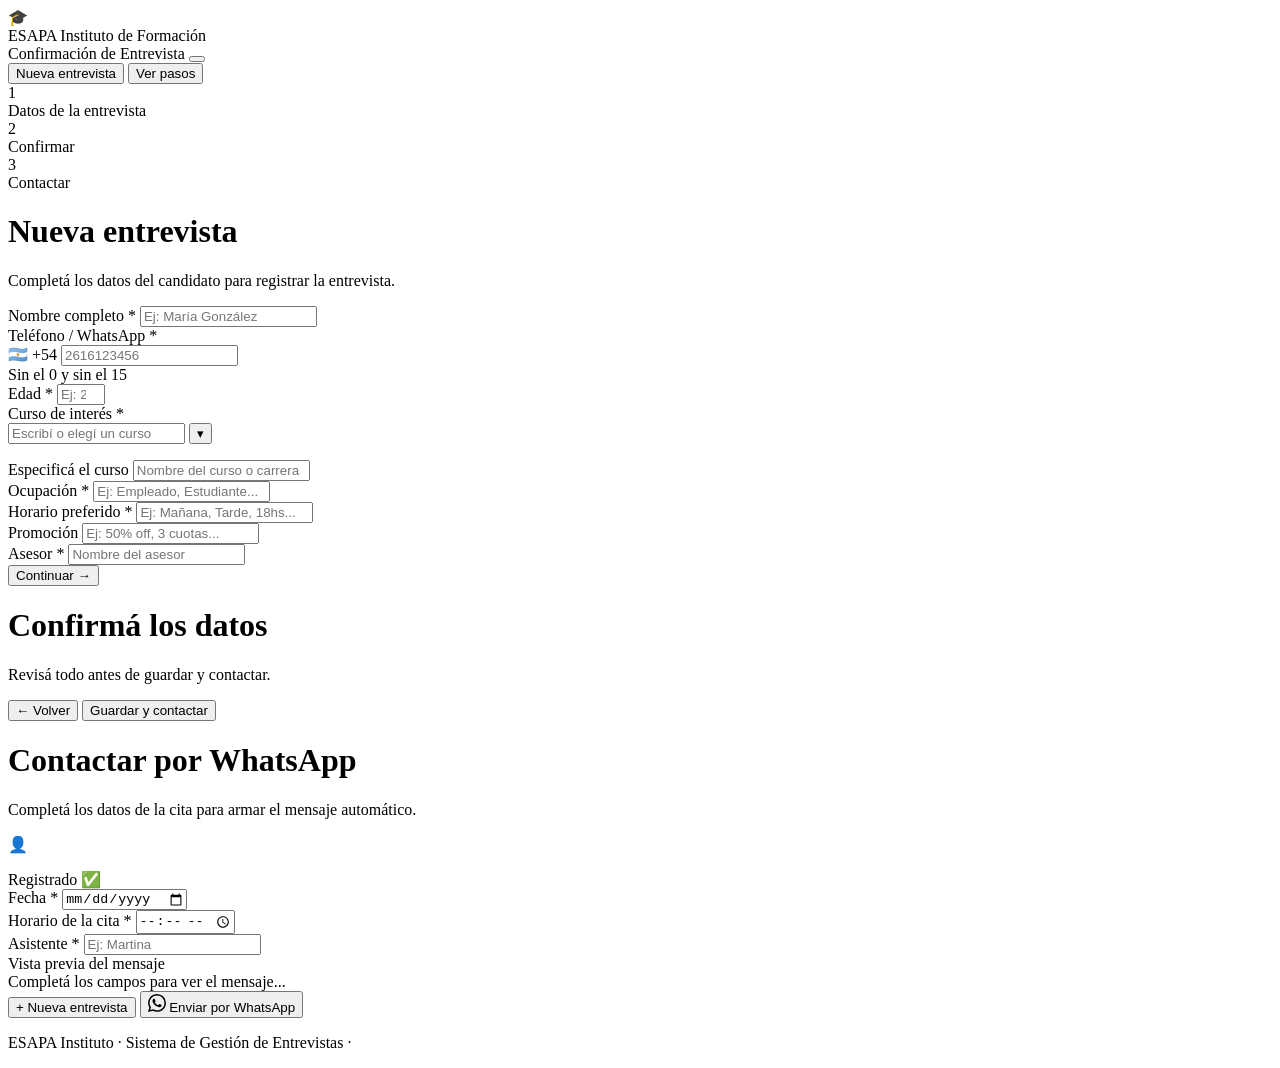
==== esapa-v2/index.html @ 274d0843 "Primera subida oficial del CRM" ====
<!DOCTYPE html>
<html lang="es">
<head>
  <meta charset="UTF-8" />
  <meta name="viewport" content="width=device-width, initial-scale=1.0" />
  <title>ESAPA — Confirmación de Entrevista</title>
  <link rel="preconnect" href="https://fonts.googleapis.com" />
  <link rel="preconnect" href="https://fonts.gstatic.com" crossorigin />
  <link href="https://fonts.googleapis.com/css2?family=Inter:wght@300;400;500;600;700&display=swap" rel="stylesheet" />
  <link rel="stylesheet" href="css/style.css" />
</head>
<body>

  <!-- HEADER -->
  <header class="header">
    <div class="header-inner">
      <div class="logo">
        <span class="logo-icon">🎓</span>
        <div>
          <span class="logo-name">ESAPA</span>
          <span class="logo-sub">Instituto de Formación</span>
        </div>
      </div>
      <div class="header-actions">
        <span class="header-badge">Confirmación de Entrevista</span>
        <button class="menu-toggle" id="menu-toggle" type="button" aria-expanded="false" aria-controls="menu-dropdown" aria-label="Abrir menú">
          <span></span>
          <span></span>
          <span></span>
        </button>
        <div class="menu-dropdown hidden" id="menu-dropdown" role="menu" aria-label="Menú principal">
          <button class="menu-item" type="button" data-action="new">Nueva entrevista</button>
          <button class="menu-item" type="button" data-action="steps">Ver pasos</button>
        </div>
      </div>
    </div>
  </header>

  <!-- MAIN -->
  <main class="main">

    <!-- PASOS -->
    <div class="steps-bar">
      <div class="step active" id="step-dot-1">
        <div class="step-circle">1</div>
        <span>Datos de la entrevista</span>
      </div>
      <div class="step-line" id="line-1"></div>
      <div class="step" id="step-dot-2">
        <div class="step-circle">2</div>
        <span>Confirmar</span>
      </div>
      <div class="step-line" id="line-2"></div>
      <div class="step" id="step-dot-3">
        <div class="step-circle">3</div>
        <span>Contactar</span>
      </div>
    </div>

    <!-- CARD FORMULARIO -->
    <div class="card" id="card-form">
      <div class="card-header">
        <h1 class="card-title">Nueva entrevista</h1>
        <p class="card-subtitle">Completá los datos del candidato para registrar la entrevista.</p>
      </div>

      <div class="card-body">

        <!-- Nombre -->
        <div class="field-group">
          <label class="label" for="nombre">Nombre completo <span class="required">*</span></label>
          <input class="input" type="text" id="nombre" placeholder="Ej: María González" autocomplete="name" />
          <span class="field-error" id="err-nombre"></span>
        </div>

        <!-- Teléfono + Edad -->
        <div class="field-row">
          <div class="field-group">
            <label class="label" for="telefono">Teléfono / WhatsApp <span class="required">*</span></label>
            <div class="input-prefix-wrap" id="tel-wrap">
              <span class="input-prefix">🇦🇷 +54</span>
              <input class="input input-prefixed" type="tel" id="telefono" placeholder="2616123456" maxlength="15" />
            </div>
            <span class="field-hint">Sin el 0 y sin el 15</span>
            <span class="field-error" id="err-telefono"></span>
          </div>

          <div class="field-group">
            <label class="label" for="edad">Edad <span class="required">*</span></label>
            <input class="input" type="number" id="edad" placeholder="Ej: 24" min="14" max="99" />
            <span class="field-error" id="err-edad"></span>
          </div>
        </div>

        <!-- Curso -->
        <div class="field-group">
          <label class="label" for="curso">Curso de interés <span class="required">*</span></label>
          <div class="custom-select">
            <input class="input" type="text" id="curso" placeholder="Escribí o elegí un curso" autocomplete="off" aria-autocomplete="list" aria-expanded="false" />
            <button class="custom-select-toggle" type="button" id="curso-toggle" aria-label="Abrir lista de cursos">▾</button>
            <ul class="custom-select-options hidden" id="curso-options"></ul>
          </div>
          <span class="field-error" id="err-curso"></span>
        </div>

        <div class="field-group hidden" id="grupo-otro">
          <label class="label" for="otro-curso">Especificá el curso</label>
          <input class="input" type="text" id="otro-curso" placeholder="Nombre del curso o carrera" />
        </div>

        <!-- Ocupación + Horario -->
        <div class="field-row">
          <div class="field-group">
            <label class="label" for="ocupacion">Ocupación <span class="required">*</span></label>
            <input class="input" type="text" id="ocupacion" placeholder="Ej: Empleado, Estudiante..." />
            <span class="field-error" id="err-ocupacion"></span>
          </div>

          <div class="field-group">
            <label class="label" for="horario">Horario preferido <span class="required">*</span></label>
            <input class="input" type="text" id="horario" placeholder="Ej: Mañana, Tarde, 18hs..." />
            <span class="field-error" id="err-horario"></span>
          </div>
        </div>

        <!-- Promoción + Asesor -->
        <div class="field-row">
          <div class="field-group">
            <label class="label" for="promocion">Promoción</label>
            <input class="input" type="text" id="promocion" placeholder="Ej: 50% off, 3 cuotas..." />
          </div>

          <div class="field-group">
            <label class="label" for="asesor">Asesor <span class="required">*</span></label>
            <input class="input" type="text" id="asesor" placeholder="Nombre del asesor" />
            <span class="field-error" id="err-asesor"></span>
          </div>
        </div>

      </div><!-- /card-body -->

      <div class="card-footer">
        <button class="btn btn-primary" id="btn-continuar">Continuar →</button>
      </div>
    </div><!-- /card-form -->

    <!-- CARD CONFIRMACIÓN -->
    <div class="card hidden" id="card-confirm">
      <div class="card-header">
        <h1 class="card-title">Confirmá los datos</h1>
        <p class="card-subtitle">Revisá todo antes de guardar y contactar.</p>
      </div>
      <div class="card-body">
        <div class="confirm-table" id="confirm-table"></div>
      </div>
      <div class="card-footer confirm-footer">
        <button class="btn btn-ghost" id="btn-volver">← Volver</button>
        <button class="btn btn-primary" id="btn-guardar">
          <span id="btn-guardar-text">Guardar y contactar</span>
          <span class="spinner hidden" id="spinner"></span>
        </button>
      </div>
    </div>

    <!-- CARD CONTACTAR (paso 3) -->
    <div class="card hidden" id="card-success">
      <div class="card-header">
        <h1 class="card-title">Contactar por WhatsApp</h1>
        <p class="card-subtitle">Completá los datos de la cita para armar el mensaje automático.</p>
      </div>

      <div class="card-body">

        <!-- Candidato registrado -->
        <div class="candidato-chip" id="candidato-chip">
          <span class="chip-icon">👤</span>
          <div>
            <p class="chip-nombre" id="success-nombre"></p>
            <p class="chip-tel" id="chip-tel"></p>
          </div>
          <span class="chip-badge">Registrado ✅</span>
        </div>

        <!-- Fecha (calendar) -->
        <div class="field-row">
          <div class="field-group">
            <label class="label" for="cita-fecha">Fecha <span class="required">*</span></label>
            <input class="input" type="date" id="cita-fecha" />
            <span class="field-error" id="err-cita-fecha"></span>
          </div>
        </div>

        <!-- Horario cita + Asistente -->
        <div class="field-row">
          <div class="field-group">
            <label class="label" for="cita-horario">Horario de la cita <span class="required">*</span></label>
            <input class="input" type="time" id="cita-horario" />
            <span class="field-error" id="err-cita-horario"></span>
          </div>
          <div class="field-group">
            <label class="label" for="cita-asistente">Asistente <span class="required">*</span></label>
            <input class="input" type="text" id="cita-asistente" placeholder="Ej: Martina" />
            <span class="field-error" id="err-cita-asistente"></span>
          </div>
        </div>

        <!-- Preview del mensaje -->
        <div class="field-group">
          <label class="label">Vista previa del mensaje</label>
          <div class="wsp-preview" id="wsp-preview">Completá los campos para ver el mensaje...</div>
        </div>

      </div>

      <div class="card-footer confirm-footer">
        <button class="btn btn-ghost btn-nuevo" id="btn-nuevo">+ Nueva entrevista</button>
        <button class="btn btn-wsp" id="btn-wsp" style="flex:1">
          <svg width="18" height="18" viewBox="0 0 24 24" fill="currentColor"><path d="M17.472 14.382c-.297-.149-1.758-.867-2.03-.967-.273-.099-.471-.148-.67.15-.197.297-.767.966-.94 1.164-.173.199-.347.223-.644.075-.297-.15-1.255-.463-2.39-1.475-.883-.788-1.48-1.761-1.653-2.059-.173-.297-.018-.458.13-.606.134-.133.298-.347.446-.52.149-.174.198-.298.298-.497.099-.198.05-.371-.025-.52-.075-.149-.669-1.612-.916-2.207-.242-.579-.487-.5-.669-.51-.173-.008-.371-.01-.57-.01-.198 0-.52.074-.792.372-.272.297-1.04 1.016-1.04 2.479 0 1.462 1.065 2.875 1.213 3.074.149.198 2.096 3.2 5.077 4.487.709.306 1.262.489 1.694.625.712.227 1.36.195 1.871.118.571-.085 1.758-.719 2.006-1.413.248-.694.248-1.289.173-1.413-.074-.124-.272-.198-.57-.347m-5.421 7.403h-.004a9.87 9.87 0 01-5.031-1.378l-.361-.214-3.741.982.998-3.648-.235-.374a9.86 9.86 0 01-1.51-5.26c.001-5.45 4.436-9.884 9.888-9.884 2.64 0 5.122 1.03 6.988 2.898a9.825 9.825 0 012.893 6.994c-.003 5.45-4.437 9.884-9.885 9.884m8.413-18.297A11.815 11.815 0 0012.05 0C5.495 0 .16 5.335.157 11.892c0 2.096.547 4.142 1.588 5.945L.057 24l6.305-1.654a11.882 11.882 0 005.683 1.448h.005c6.554 0 11.89-5.335 11.893-11.893a11.821 11.821 0 00-3.48-8.413z"/></svg>
          Enviar por WhatsApp
        </button>
      </div>
    </div>

    <!-- Chatbot eliminado -->

  </main>

  <div class="toast hidden" id="toast"></div>

  <footer class="footer">
    <p>ESAPA Instituto · Sistema de Gestión de Entrevistas · <span id="year"></span></p>
  </footer>

  <script src="js/app.js"></script>
</body>
</html>
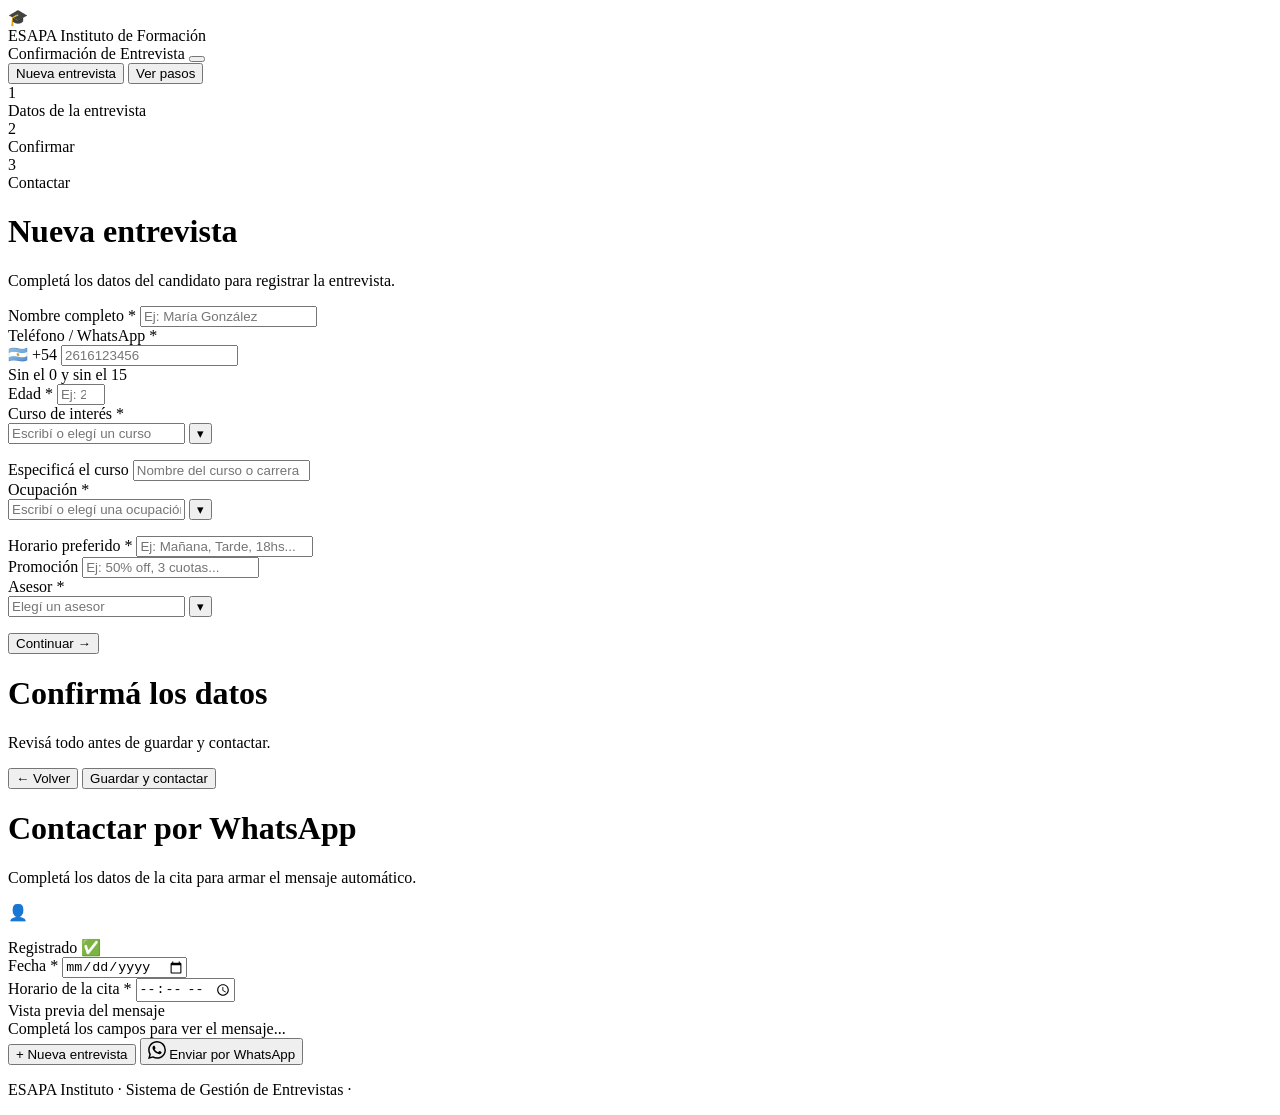
==== commit 9db07cb8: "Mover archivos a la raiz para solucionar error 404 en Vercel" ====
--- a/esapa-v2/index.html
+++ b/esapa-v2/index.html
@@ -112,7 +112,11 @@
         <div class="field-row">
           <div class="field-group">
             <label class="label" for="ocupacion">Ocupación <span class="required">*</span></label>
-            <input class="input" type="text" id="ocupacion" placeholder="Ej: Empleado, Estudiante..." />
+            <div class="custom-select">
+              <input class="input" type="text" id="ocupacion" placeholder="Escribí o elegí una ocupación" autocomplete="off" aria-autocomplete="list" aria-expanded="false" />
+              <button class="custom-select-toggle" type="button" id="ocupacion-toggle" aria-label="Abrir lista de ocupaciones">▾</button>
+              <ul class="custom-select-options hidden" id="ocupacion-options"></ul>
+            </div>
             <span class="field-error" id="err-ocupacion"></span>
           </div>
 
@@ -132,7 +136,11 @@
 
           <div class="field-group">
             <label class="label" for="asesor">Asesor <span class="required">*</span></label>
-            <input class="input" type="text" id="asesor" placeholder="Nombre del asesor" />
+            <div class="custom-select">
+              <input class="input" type="text" id="asesor" placeholder="Elegí un asesor" autocomplete="off" aria-autocomplete="list" aria-expanded="false" />
+              <button class="custom-select-toggle" type="button" id="asesor-toggle" aria-label="Abrir lista de asesores">▾</button>
+              <ul class="custom-select-options hidden" id="asesor-options"></ul>
+            </div>
             <span class="field-error" id="err-asesor"></span>
           </div>
         </div>
@@ -190,17 +198,12 @@
           </div>
         </div>
 
-        <!-- Horario cita + Asistente -->
+        <!-- Horario cita -->
         <div class="field-row">
           <div class="field-group">
             <label class="label" for="cita-horario">Horario de la cita <span class="required">*</span></label>
             <input class="input" type="time" id="cita-horario" />
             <span class="field-error" id="err-cita-horario"></span>
-          </div>
-          <div class="field-group">
-            <label class="label" for="cita-asistente">Asistente <span class="required">*</span></label>
-            <input class="input" type="text" id="cita-asistente" placeholder="Ej: Martina" />
-            <span class="field-error" id="err-cita-asistente"></span>
           </div>
         </div>
 
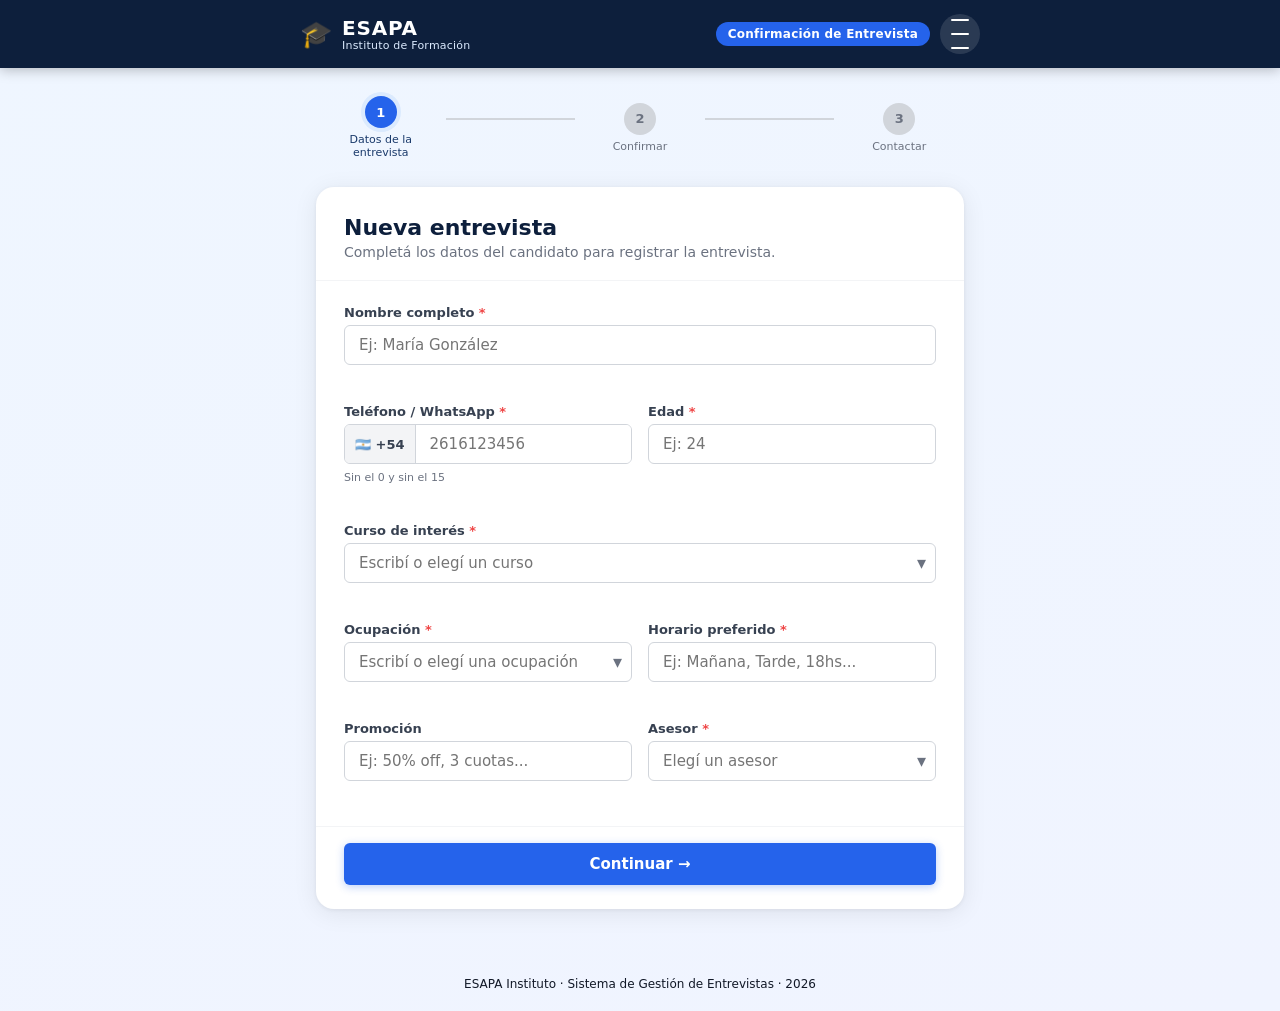
==== commit 1b45fd0e: "Error referencias solved" ====
--- a/esapa-v2/index.html
+++ b/esapa-v2/index.html
@@ -7,7 +7,7 @@
   <link rel="preconnect" href="https://fonts.googleapis.com" />
   <link rel="preconnect" href="https://fonts.gstatic.com" crossorigin />
   <link href="https://fonts.googleapis.com/css2?family=Inter:wght@300;400;500;600;700&display=swap" rel="stylesheet" />
-  <link rel="stylesheet" href="css/style.css" />
+  <link rel="stylesheet" href="../CSS/style.css" />
 </head>
 <body>
 
@@ -234,6 +234,6 @@
     <p>ESAPA Instituto · Sistema de Gestión de Entrevistas · <span id="year"></span></p>
   </footer>
 
-  <script src="js/app.js"></script>
+  <script src="../JS/app.js"></script>
 </body>
 </html>
--- a/CSS/style.css
+++ b/CSS/style.css
@@ -0,0 +1,714 @@
+/* =============================================
+   ESAPA CRM — style.css
+   ============================================= */
+
+/* ---------- RESET & BASE ---------- */
+*, *::before, *::after { box-sizing: border-box; margin: 0; padding: 0; }
+
+:root {
+  --blue-900: #0d1f3c;
+  --blue-700: #1a3a6b;
+  --blue-500: #2563eb;
+  --blue-400: #3b82f6;
+  --blue-100: #dbeafe;
+  --blue-50:  #eff6ff;
+
+  --green-wsp: #25d366;
+  --green-wsp-dark: #128c7e;
+
+  --gray-900: #111827;
+  --gray-700: #374151;
+  --gray-500: #6b7280;
+  --gray-300: #d1d5db;
+  --gray-100: #f3f4f6;
+  --gray-50:  #f9fafb;
+
+  --white: #ffffff;
+  --red-500: #ef4444;
+  --red-50:  #fef2f2;
+
+  --radius-sm: 6px;
+  --radius-md: 12px;
+  --radius-lg: 18px;
+  --shadow-card: 0 4px 24px rgba(0,0,0,.08), 0 1px 4px rgba(0,0,0,.06);
+  --shadow-btn:  0 2px 8px rgba(37,99,235,.3);
+
+  --font: 'Inter', system-ui, sans-serif;
+  --transition: .18s ease;
+}
+
+html { font-size: 16px; }
+
+body {
+  font-family: var(--font);
+  background: linear-gradient(160deg, var(--blue-50) 0%, #f0f4ff 100%);
+  min-height: 100vh;
+  color: var(--gray-900);
+  display: flex;
+  flex-direction: column;
+}
+
+/* ---------- HEADER ---------- */
+.header {
+  background: var(--blue-900);
+  padding: 14px 24px;
+  position: sticky;
+  top: 0;
+  z-index: 100;
+  box-shadow: 0 2px 12px rgba(0,0,0,.25);
+}
+
+.header-inner {
+  max-width: 680px;
+  margin: 0 auto;
+  display: flex;
+  align-items: center;
+  justify-content: space-between;
+}
+
+.header-actions {
+  position: relative;
+  display: flex;
+  align-items: center;
+  gap: 10px;
+}
+
+.menu-toggle {
+  width: 40px;
+  height: 40px;
+  border: none;
+  border-radius: 50%;
+  background: rgba(255,255,255,.12);
+  color: var(--white);
+  display: grid;
+  place-items: center;
+  gap: 3px;
+  cursor: pointer;
+  transition: background var(--transition), transform var(--transition);
+}
+
+.menu-toggle:hover {
+  background: rgba(255,255,255,.2);
+}
+
+.menu-toggle span {
+  display: block;
+  width: 18px;
+  height: 2px;
+  border-radius: 2px;
+  background: currentColor;
+}
+
+.menu-toggle[aria-expanded="true"] span:nth-child(1) {
+  transform: translateY(5px) rotate(45deg);
+}
+
+.menu-toggle[aria-expanded="true"] span:nth-child(2) {
+  opacity: 0;
+}
+
+.menu-toggle[aria-expanded="true"] span:nth-child(3) {
+  transform: translateY(-5px) rotate(-45deg);
+}
+
+.menu-dropdown {
+  position: absolute;
+  top: calc(100% + 8px);
+  right: 0;
+  min-width: 190px;
+  padding: 8px;
+  border-radius: var(--radius-md);
+  background: var(--white);
+  box-shadow: var(--shadow-card);
+  display: flex;
+  flex-direction: column;
+  gap: 6px;
+  z-index: 110;
+}
+
+.menu-item {
+  border: none;
+  background: transparent;
+  text-align: left;
+  padding: 10px 12px;
+  border-radius: 8px;
+  color: var(--gray-700);
+  font-size: 14px;
+  font-weight: 600;
+  cursor: pointer;
+}
+
+.menu-item:hover {
+  background: var(--blue-50);
+  color: var(--blue-700);
+}
+
+.logo {
+  display: flex;
+  align-items: center;
+  gap: 10px;
+}
+
+.logo-icon { font-size: 26px; }
+
+.logo-name {
+  display: block;
+  font-size: 20px;
+  font-weight: 700;
+  color: var(--white);
+  letter-spacing: .04em;
+  line-height: 1.1;
+}
+
+.logo-sub {
+  display: block;
+  font-size: 11px;
+  color: var(--blue-100);
+  font-weight: 400;
+  letter-spacing: .02em;
+}
+
+.header-badge {
+  background: var(--blue-500);
+  color: var(--white);
+  font-size: 12px;
+  font-weight: 600;
+  padding: 5px 12px;
+  border-radius: 20px;
+  letter-spacing: .02em;
+}
+
+/* ---------- MAIN ---------- */
+.main {
+  flex: 1;
+  max-width: 680px;
+  width: 100%;
+  margin: 0 auto;
+  padding: 28px 16px 48px;
+}
+
+/* ---------- STEPS BAR ---------- */
+.steps-bar {
+  display: flex;
+  align-items: center;
+  justify-content: center;
+  gap: 0;
+  margin-bottom: 28px;
+}
+
+.step {
+  display: flex;
+  flex-direction: column;
+  align-items: center;
+  gap: 5px;
+  flex: 1;
+}
+
+.step-circle {
+  width: 32px;
+  height: 32px;
+  border-radius: 50%;
+  background: var(--gray-300);
+  color: var(--gray-500);
+  font-weight: 700;
+  font-size: 13px;
+  display: flex;
+  align-items: center;
+  justify-content: center;
+  transition: background var(--transition), color var(--transition);
+}
+
+.step span {
+  font-size: 11px;
+  color: var(--gray-500);
+  text-align: center;
+  font-weight: 500;
+  transition: color var(--transition);
+  line-height: 1.2;
+  max-width: 80px;
+}
+
+.step.active .step-circle {
+  background: var(--blue-500);
+  color: var(--white);
+  box-shadow: 0 0 0 4px var(--blue-100);
+}
+
+.step.active span { color: var(--blue-700); }
+
+.step.done .step-circle {
+  background: var(--blue-900);
+  color: var(--white);
+}
+
+.step.done span { color: var(--gray-700); }
+
+.step-line {
+  flex: 1;
+  height: 2px;
+  background: var(--gray-300);
+  margin-top: -18px;
+  transition: background var(--transition);
+}
+
+.step-line.done { background: var(--blue-500); }
+
+/* ---------- CARD ---------- */
+.card {
+  background: var(--white);
+  border-radius: var(--radius-lg);
+  box-shadow: var(--shadow-card);
+  overflow: hidden;
+  animation: fadeUp .3s ease;
+}
+
+@keyframes fadeUp {
+  from { opacity: 0; transform: translateY(16px); }
+  to   { opacity: 1; transform: translateY(0); }
+}
+
+.card-header {
+  padding: 28px 28px 0;
+  border-bottom: 1px solid var(--gray-100);
+  padding-bottom: 20px;
+}
+
+.card-title {
+  font-size: 22px;
+  font-weight: 700;
+  color: var(--blue-900);
+  margin-bottom: 4px;
+}
+
+.card-subtitle {
+  font-size: 14px;
+  color: var(--gray-500);
+}
+
+.card-body { padding: 24px 28px; display: flex; flex-direction: column; gap: 18px; }
+
+.card-footer {
+  padding: 16px 28px 24px;
+  border-top: 1px solid var(--gray-100);
+}
+
+/* ---------- FORM FIELDS ---------- */
+.field-group { display: flex; flex-direction: column; gap: 5px; }
+
+.field-row {
+  display: grid;
+  grid-template-columns: 1fr 1fr;
+  gap: 16px;
+}
+
+.label {
+  font-size: 13px;
+  font-weight: 600;
+  color: var(--gray-700);
+}
+
+.required { color: var(--red-500); }
+
+.label-optional {
+  font-weight: 400;
+  color: var(--gray-500);
+  font-size: 12px;
+}
+
+.input {
+  width: 100%;
+  padding: 10px 14px;
+  border: 1.5px solid var(--gray-300);
+  border-radius: var(--radius-sm);
+  font-family: var(--font);
+  font-size: 15px;
+  color: var(--gray-900);
+  background: var(--white);
+  transition: border-color var(--transition), box-shadow var(--transition);
+  outline: none;
+  appearance: none;
+}
+
+.input:focus {
+  border-color: var(--blue-500);
+  box-shadow: 0 0 0 3px rgba(37,99,235,.12);
+}
+
+.input.error {
+  border-color: var(--red-500);
+  background: var(--red-50);
+}
+
+.select {
+  background-image: url("data:image/svg+xml,%3Csvg xmlns='http://www.w3.org/2000/svg' width='12' height='8' fill='none'%3E%3Cpath d='M1 1l5 5 5-5' stroke='%236b7280' stroke-width='1.5' stroke-linecap='round'/%3E%3C/svg%3E");
+  background-repeat: no-repeat;
+  background-position: right 14px center;
+  padding-right: 36px;
+  cursor: pointer;
+}
+
+.custom-select {
+  position: relative;
+}
+
+.custom-select .input {
+  padding-right: 44px;
+}
+
+.custom-select-toggle {
+  position: absolute;
+  top: 50%;
+  right: 10px;
+  transform: translateY(-50%);
+  border: none;
+  background: transparent;
+  color: var(--gray-500);
+  font-size: 18px;
+  cursor: pointer;
+  padding: 0;
+}
+
+.custom-select-toggle:hover {
+  color: var(--blue-500);
+}
+
+.custom-select-options {
+  position: absolute;
+  left: 0;
+  right: 0;
+  top: calc(100% + 6px);
+  background: var(--white);
+  border: 1px solid var(--gray-300);
+  border-radius: var(--radius-sm);
+  box-shadow: var(--shadow-card);
+  max-height: 240px;
+  overflow-y: auto;
+  z-index: 20;
+  list-style: none;
+}
+
+.custom-select-option {
+  padding: 10px 14px;
+  font-size: 14px;
+  color: var(--gray-700);
+  cursor: pointer;
+}
+
+.custom-select-option:hover,
+.custom-select-option.active {
+  background: var(--blue-50);
+  color: var(--blue-700);
+}
+
+.textarea { resize: vertical; min-height: 72px; }
+
+.input-prefix-wrap {
+  display: flex;
+  align-items: stretch;
+  border: 1.5px solid var(--gray-300);
+  border-radius: var(--radius-sm);
+  overflow: hidden;
+  transition: border-color var(--transition), box-shadow var(--transition);
+}
+
+.input-prefix-wrap:focus-within {
+  border-color: var(--blue-500);
+  box-shadow: 0 0 0 3px rgba(37,99,235,.12);
+}
+
+.input-prefix {
+  background: var(--gray-100);
+  color: var(--gray-700);
+  font-size: 13px;
+  font-weight: 600;
+  padding: 10px 10px;
+  white-space: nowrap;
+  border-right: 1.5px solid var(--gray-300);
+  display: flex;
+  align-items: center;
+}
+
+.input-prefixed {
+  border: none !important;
+  border-radius: 0 !important;
+  box-shadow: none !important;
+  flex: 1;
+}
+
+.field-hint {
+  font-size: 11px;
+  color: var(--gray-500);
+  margin-top: 2px;
+}
+
+.field-error {
+  font-size: 12px;
+  color: var(--red-500);
+  font-weight: 500;
+  min-height: 16px;
+}
+
+/* ---------- BOTONES ---------- */
+.btn {
+  display: inline-flex;
+  align-items: center;
+  justify-content: center;
+  gap: 8px;
+  padding: 12px 24px;
+  border-radius: var(--radius-sm);
+  font-family: var(--font);
+  font-size: 15px;
+  font-weight: 600;
+  cursor: pointer;
+  transition: all var(--transition);
+  border: none;
+  outline: none;
+}
+
+.btn-primary {
+  background: var(--blue-500);
+  color: var(--white);
+  width: 100%;
+  box-shadow: var(--shadow-btn);
+}
+
+.btn-primary:hover { background: var(--blue-700); transform: translateY(-1px); }
+.btn-primary:active { transform: translateY(0); }
+.btn-primary:disabled { opacity: .6; cursor: not-allowed; transform: none; }
+
+.btn-ghost {
+  background: transparent;
+  color: var(--gray-700);
+  border: 1.5px solid var(--gray-300);
+}
+
+.btn-ghost:hover { background: var(--gray-100); }
+
+.btn-wsp {
+  background: var(--green-wsp);
+  color: var(--white);
+  width: 100%;
+  font-size: 16px;
+  padding: 14px;
+  border-radius: var(--radius-md);
+  box-shadow: 0 4px 16px rgba(37,211,102,.35);
+}
+
+.btn-wsp:hover { background: var(--green-wsp-dark); transform: translateY(-1px); }
+
+.btn-nuevo {
+  margin-top: 12px;
+  width: 100%;
+  color: var(--blue-500);
+  border-color: var(--blue-100);
+  background: var(--blue-50);
+}
+
+.btn-nuevo:hover { background: var(--blue-100); }
+
+.confirm-footer {
+  display: flex;
+  gap: 12px;
+}
+
+.confirm-footer .btn-ghost { width: auto; flex-shrink: 0; }
+.confirm-footer .btn-primary { flex: 1; }
+
+/* ---------- SPINNER ---------- */
+.spinner {
+  width: 18px;
+  height: 18px;
+  border: 2.5px solid rgba(255,255,255,.4);
+  border-top-color: #fff;
+  border-radius: 50%;
+  animation: spin .7s linear infinite;
+}
+
+@keyframes spin { to { transform: rotate(360deg); } }
+
+/* ---------- CONFIRM TABLE ---------- */
+.confirm-table {
+  border: 1.5px solid var(--gray-100);
+  border-radius: var(--radius-md);
+  overflow: hidden;
+}
+
+.confirm-row {
+  display: flex;
+  align-items: flex-start;
+  padding: 12px 16px;
+  gap: 12px;
+  border-bottom: 1px solid var(--gray-100);
+}
+
+.confirm-row:last-child { border-bottom: none; }
+.confirm-row:nth-child(odd) { background: var(--gray-50); }
+
+.confirm-key {
+  font-size: 12px;
+  font-weight: 600;
+  color: var(--gray-500);
+  text-transform: uppercase;
+  letter-spacing: .04em;
+  min-width: 120px;
+  padding-top: 2px;
+}
+
+.confirm-val {
+  font-size: 15px;
+  font-weight: 500;
+  color: var(--gray-900);
+}
+
+/* ---------- SUCCESS CARD ---------- */
+.success-body {
+  text-align: center;
+  padding: 36px 28px !important;
+  display: flex;
+  flex-direction: column;
+  align-items: center;
+  gap: 12px;
+}
+
+.success-icon { font-size: 52px; line-height: 1; }
+
+.success-title {
+  font-size: 22px;
+  font-weight: 700;
+  color: var(--blue-900);
+}
+
+.success-sub {
+  font-size: 16px;
+  color: var(--blue-500);
+  font-weight: 600;
+}
+
+.success-detail {
+  font-size: 14px;
+  color: var(--gray-500);
+}
+
+.wsp-box {
+  width: 100%;
+  background: var(--gray-50);
+  border: 1.5px solid var(--gray-200, #e5e7eb);
+  border-radius: var(--radius-md);
+  padding: 18px;
+  text-align: left;
+  display: flex;
+  flex-direction: column;
+  gap: 10px;
+  margin-top: 8px;
+}
+
+.wsp-label {
+  font-size: 13px;
+  font-weight: 600;
+  color: var(--gray-700);
+}
+
+.wsp-hint {
+  font-size: 12px;
+  color: var(--gray-500);
+  text-align: center;
+  margin-top: -2px;
+}
+
+.wsp-preview {
+  background: #e9fde5;
+  border-radius: var(--radius-sm);
+  padding: 12px;
+  font-size: 14px;
+  color: var(--gray-900);
+  white-space: pre-wrap;
+  line-height: 1.5;
+  border-left: 3px solid var(--green-wsp);
+}
+
+/* Chatbot styles removed */
+
+/* ---------- TOAST ---------- */
+.toast {
+  position: fixed;
+  bottom: 24px;
+  left: 50%;
+  transform: translateX(-50%);
+  background: var(--gray-900);
+  color: #fff;
+  padding: 12px 22px;
+  border-radius: 24px;
+  font-size: 14px;
+  font-weight: 500;
+  z-index: 999;
+  box-shadow: 0 4px 20px rgba(0,0,0,.25);
+  animation: fadeUp .25s ease;
+}
+
+.toast.error { background: var(--red-500); }
+.toast.success { background: #059669; }
+
+/* ---------- UTILIDADES ---------- */
+.hidden { display: none !important; }
+
+/* ---------- CANDIDATO CHIP ---------- */
+.candidato-chip {
+  display: flex;
+  align-items: center;
+  gap: 12px;
+  background: var(--blue-50);
+  border: 1.5px solid var(--blue-100);
+  border-radius: var(--radius-md);
+  padding: 14px 16px;
+}
+
+.chip-icon { font-size: 28px; flex-shrink: 0; }
+
+.chip-nombre {
+  font-size: 15px;
+  font-weight: 700;
+  color: var(--blue-900);
+  line-height: 1.2;
+}
+
+.chip-tel {
+  font-size: 13px;
+  color: var(--gray-500);
+  margin-top: 2px;
+}
+
+.chip-badge {
+  margin-left: auto;
+  font-size: 12px;
+  font-weight: 600;
+  color: #059669;
+  background: #d1fae5;
+  padding: 4px 10px;
+  border-radius: 20px;
+  white-space: nowrap;
+  flex-shrink: 0;
+}
+
+/* ---------- FOOTER ---------- */
+.footer {
+  text-align: center;
+  padding: 20px;
+  font-size: 12px;
+  color: var(--gray-400);
+}
+
+/* ---------- RESPONSIVE ---------- */
+@media (max-width: 480px) {
+  .field-row { grid-template-columns: 1fr; }
+
+  .card-header { padding: 20px 18px 16px; }
+  .card-body { padding: 18px 18px; }
+  .card-footer { padding: 14px 18px 20px; }
+
+  .card-title { font-size: 19px; }
+
+  /* Chatbot responsive rules removed */
+
+  .steps-bar { gap: 2px; }
+  .step span { font-size: 10px; }
+}
